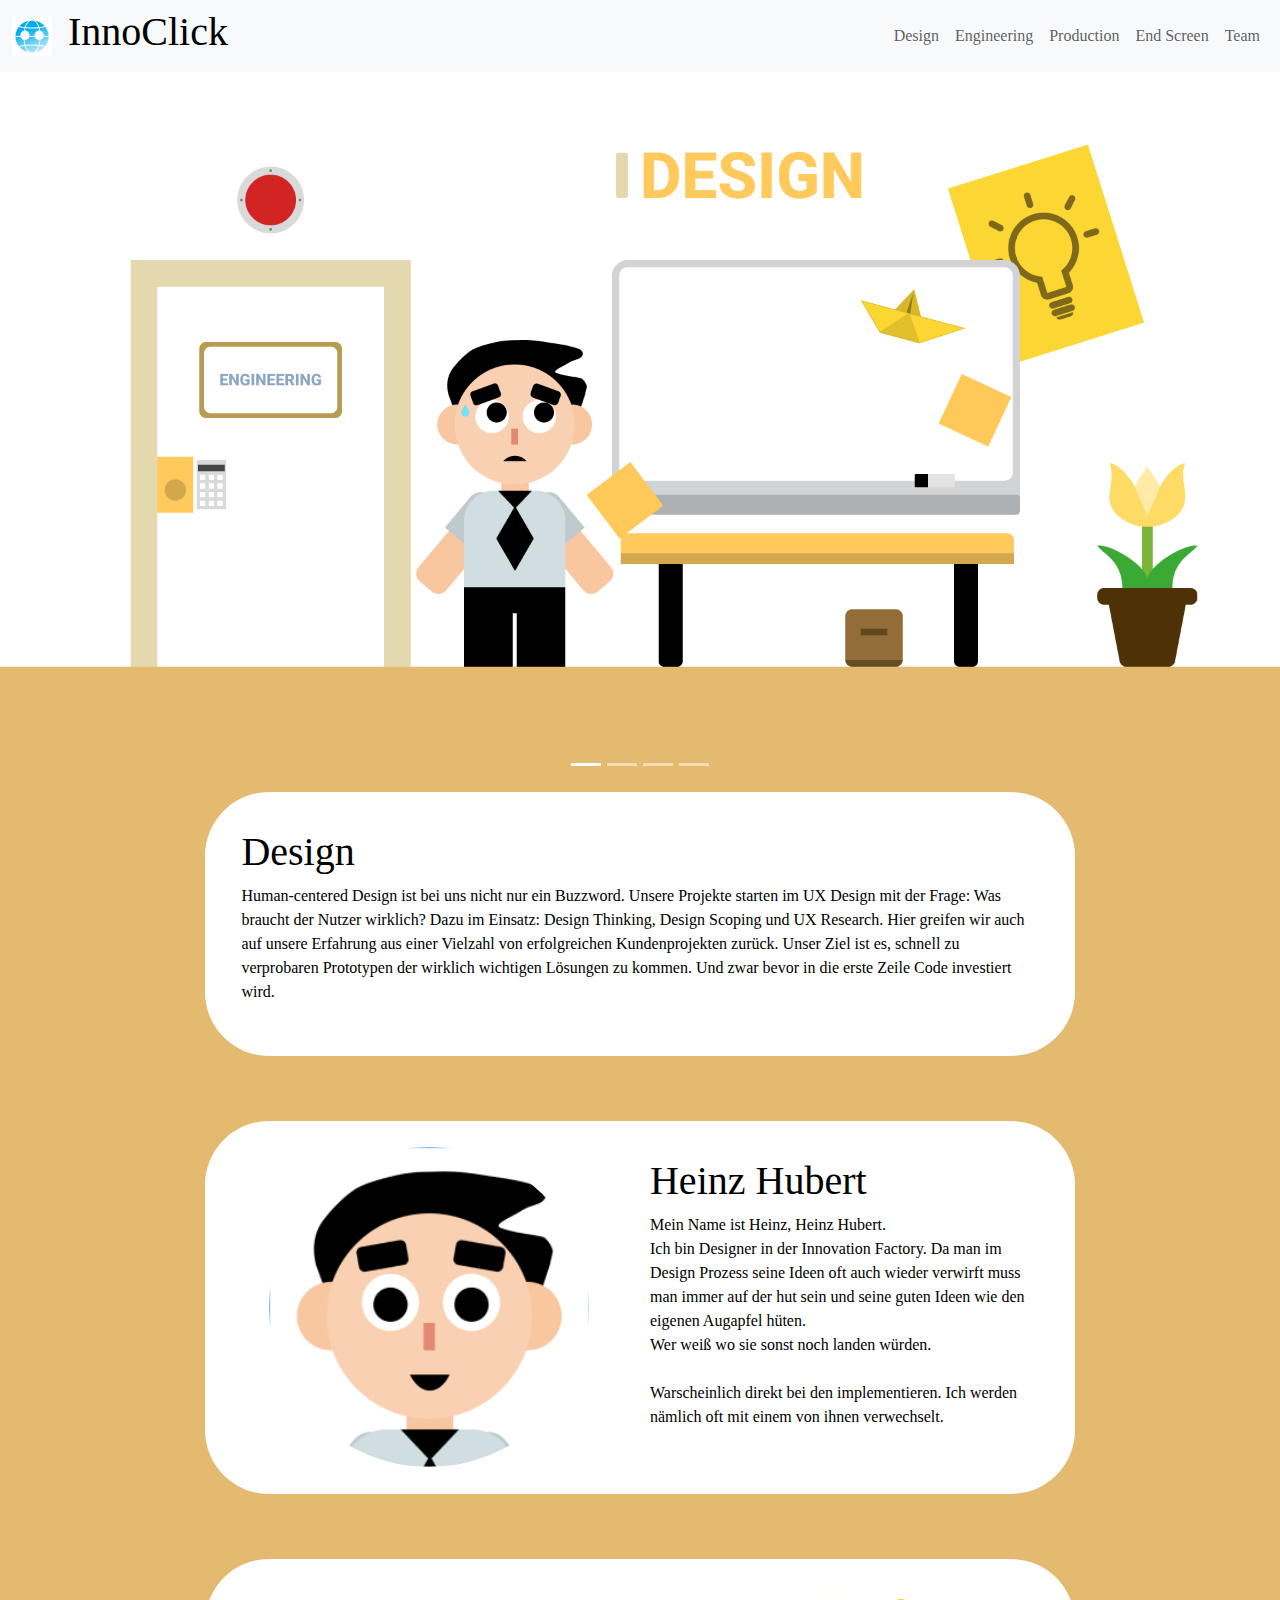
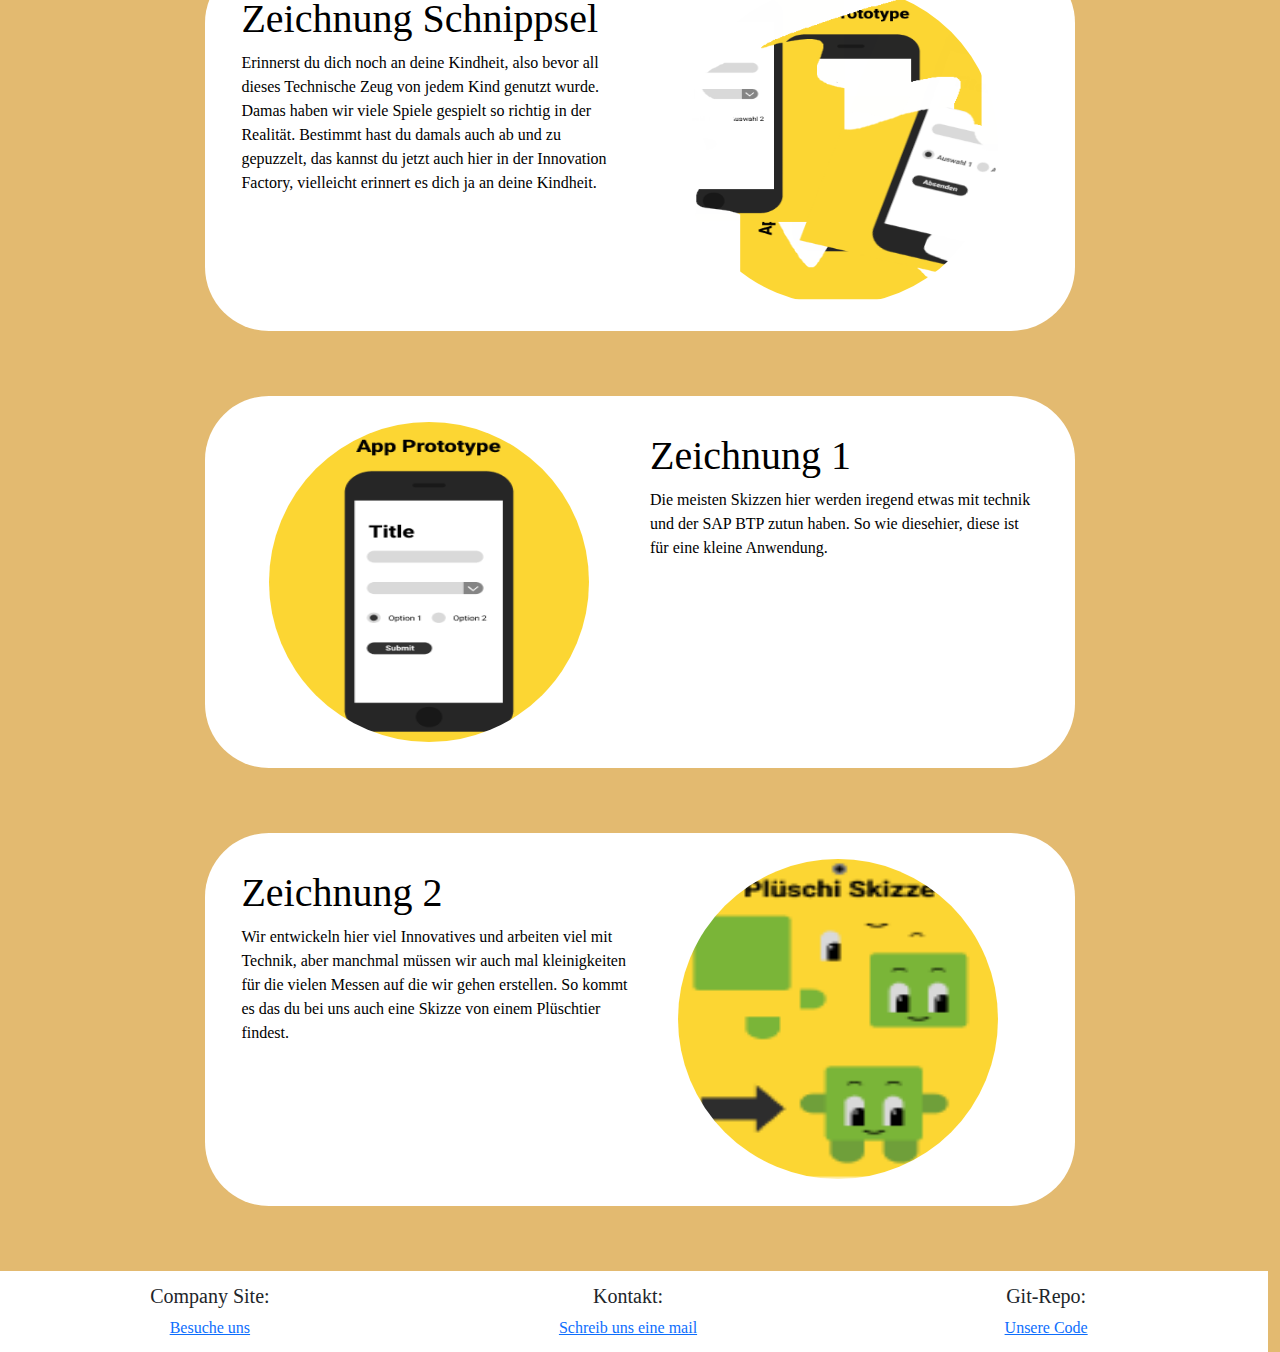
==== sites/design.html @ 1f0bcae9 "Images updated." ====
<!DOCTYPE html>
<html lang="en">
<head>
    <title>Design</title>
    <meta charset="utf-8">
    <meta name="viewport" content="width=device-width, initial-scale=1">
    <link href="https://cdn.jsdelivr.net/npm/bootstrap@5.2.3/dist/css/bootstrap.min.css" rel="stylesheet">
    <script src="https://cdn.jsdelivr.net/npm/bootstrap@5.2.3/dist/js/bootstrap.bundle.min.js"></script>
    <link rel="stylesheet" href="../css/design.css">
    <link rel="stylesheet" href="../css/bubbles.css">
    <link rel="stylesheet" href="../css/nav_bar.css">
    <link rel="stylesheet" href="../css/footer.css">
</head>
<body class="justify-content-center">
<nav class="navbar navbar-expand-sm bg-light sticky-top">
    <div class="container-fluid">
        <a class="navbar-brand" href="javascript:void(0)">
            <img src="../image/nav_bar/logo.png" alt="Logo" style="height:40px;" class="">
        </a>
        <button class="navbar-toggler" type="button" data-bs-toggle="collapse" data-bs-target="#mynavbar">
            <span class="navbar-toggler-icon"></span>
        </button>
        <div class="collapse navbar-collapse" id="mynavbar">
            <div class=" me-auto" style="text-align: center">
                <a class="nav-link" href="../index.html"><h1>InnoClick</h1></a>
            </div>
            <form class="d-flex">
                <ul class="navbar-nav">
                    <li class="nav-item">
                        <a class="nav-link" href="../sites/design.html">Design</a>
                    </li>
                    <li class="nav-item">
                        <a class="nav-link" href="engineering.html">Engineering</a>
                    </li>
                    <li class="nav-item">
                        <a class="nav-link" href="../sites/production.html">Production</a>
                    </li>
                    <li class="nav-item">
                        <a class="nav-link" href="../sites/end_screen.html">End Screen</a>
                    </li>
                    <li class="nav-item">
                        <a class="nav-link" href="../sites/team.html">Team</a>
                    </li>
                </ul>
            </form>
        </div>
    </div>
</nav>
    <div id="demo" class="carousel slide" data-bs-ride="carousel">
        <div class="carousel-indicators">
            <button type="button" data-bs-target="#demo" data-bs-slide-to="0" class="active"></button>
            <button type="button" data-bs-target="#demo" data-bs-slide-to="1"></button>
            <button type="button" data-bs-target="#demo" data-bs-slide-to="2"></button>
            <button type="button" data-bs-target="#demo" data-bs-slide-to="3"></button>
        </div>
        <div class="carousel-inner">
            <div class="carousel-item active">
                <img src="../image/design/wall_1_door_locked_complete.png" alt="Los Angeles" class="d-block" style="width:100%">
            </div>
            <div class="carousel-item">
                <img src="../image/design/wall_2_complete.png" alt="Los Angeles" class="d-block" style="width:100%">
            </div>
            <div class="carousel-item">
                <img src="../image/design/wall_3_complete.png" alt="Los Angeles" class="d-block" style="width:100%">
            </div>
            <div class="carousel-item">
                <img src="../image/design/wall_4_complete.png" alt="Los Angeles" class="d-block" style="width:100%">
            </div>
        </div>
        <button class="carousel-control-prev" type="button" data-bs-target="#demo" data-bs-slide="prev"></button>
        <button class="carousel-control-next" type="button" data-bs-target="#demo" data-bs-slide="next"></button>
    </div>
    <div id="level" class=".container-fluid justify-content-center row">
        <div class="col-sm-8 row  bubble">
            <div class="col-sm-12 text_container">
                <h1>Design</h1>
                <p>Human-centered Design ist bei uns nicht nur ein Buzzword. Unsere Projekte starten im UX Design mit der Frage: Was braucht der Nutzer wirklich? Dazu im Einsatz: Design Thinking, Design Scoping und UX Research. Hier greifen wir auch auf unsere Erfahrung aus einer Vielzahl von erfolgreichen Kundenprojekten zurück. Unser Ziel ist es, schnell zu verprobaren Prototypen der wirklich wichtigen Lösungen zu kommen. Und zwar bevor in die erste Zeile Code investiert wird.</p>
            </div>
        </div>
        <div class="col-sm-8 row bubble">
            <div class="col-sm-6">
                <img src="../image/start/design_character.png" class="image" alt="design_room">
            </div>
            <div class="col-sm-6 text_container">
                <h1>Heinz Hubert</h1>
                <p>Mein Name ist Heinz, Heinz Hubert. <br>
                    Ich bin Designer in der Innovation Factory.
                    Da man im Design Prozess seine Ideen oft auch wieder verwirft muss man immer auf der hut sein und seine guten Ideen wie den eigenen Augapfel hüten.<br>
                    Wer weiß wo sie sonst noch landen würden.<br><br>
                    Warscheinlich direkt bei den implementieren. Ich werden nämlich oft mit einem von ihnen verwechselt.</p>
            </div>
        </div>
        <div class="col-sm-8 row bubble">
            <div class="col-sm-6 text_container">
                <h1>Zeichnung Schnippsel</h1>
                <p>Erinnerst du dich noch an deine Kindheit, also bevor all dieses Technische Zeug von jedem Kind genutzt wurde. Damas haben wir viele Spiele gespielt so richtig in der Realität. Bestimmt hast du damals auch ab und zu gepuzzelt, das kannst du jetzt auch hier in der Innovation Factory, vielleicht erinnert es dich ja an deine Kindheit.</p>
            </div>
            <div class="col-sm-6">
                <img src="../image/design/sketch_1_ripped_in_pieces.png" class="image" alt="engineering_room">
            </div>
        </div>
        <div class="col-sm-8 row bubble">
            <div class="col-sm-6">
                <img src="../image/design/sketch_1.png" class="image" alt="design_room">
            </div>
            <div class="col-sm-6 text_container">
                <h1>Zeichnung 1</h1>
                <p>Die meisten Skizzen hier werden iregend etwas mit technik und der SAP BTP zutun haben. So wie diesehier, diese ist für eine kleine Anwendung.</p>
            </div>
        </div>
        <div class="col-sm-8 row bubble">
            <div class="col-sm-6 text_container">
                <h1>Zeichnung 2</h1>
                <p>Wir entwickeln hier viel Innovatives und arbeiten viel mit Technik, aber manchmal müssen wir auch mal kleinigkeiten für die vielen Messen auf die wir gehen erstellen. So kommt es das du bei uns auch eine Skizze von einem Plüschtier findest.</p>
            </div>
            <div class="col-sm-6">
                <img src="../image/design/sketch_3.png" class="image" alt="engineering_room">
            </div>
        </div>

    </div>
<div class="container-fluid footer_container row justify-content-center" >
    <div class="col-sm-4"><h5>Company Site:</h5><a href="https://websense-sep.github.io/">Besuche uns</a></div>
    <div class="col-sm-4"><h5>Kontakt:</h5><a href="mailto:Websense.sep@gmail.com">Schreib uns eine mail</a></div>
    <div class="col-sm-4"><h5>Git-Repo:</h5><a href="https://github.com/azizarash/SEP_react">Unsere Code</a></div>
</div>
</body>
</html>
---- css/design.css ----
body{
    background-color: #e3ba70;
    font-family: "Comic Sans MS";
}
---- css/bubbles.css ----
.bubble{
    border-radius: 5vw;
    background-color: white;
    color: black;
    margin-bottom: 5%;
    padding:2%;
}

.image {
    border-radius: 50%;
    background-color: white;
    height: 25vw;
    width: 25vw;
    margin-left: 2vw;
    transition: 0.2s;
}
---- css/nav_bar.css ----
.navbar{
    background-color: white;
    font-family: "Comic Sans MS";
    color: black;
}

.navbar_logo {
    width: 4vw;
    height: 3.5vw;
}

.text_container{
    padding: 10px;
}

.image {
    border-radius: 50%;
    background-color: white;
    height: 25vw;
    width: 25vw;
    margin-left: 2vw;
    transition: 0.2s;

}

.image:hover {
    transform: scale(1.1);
}
---- css/footer.css ----
.footer_container{
    height: auto;
    background-color: white;
    padding:1vw;
    text-align: center;
}
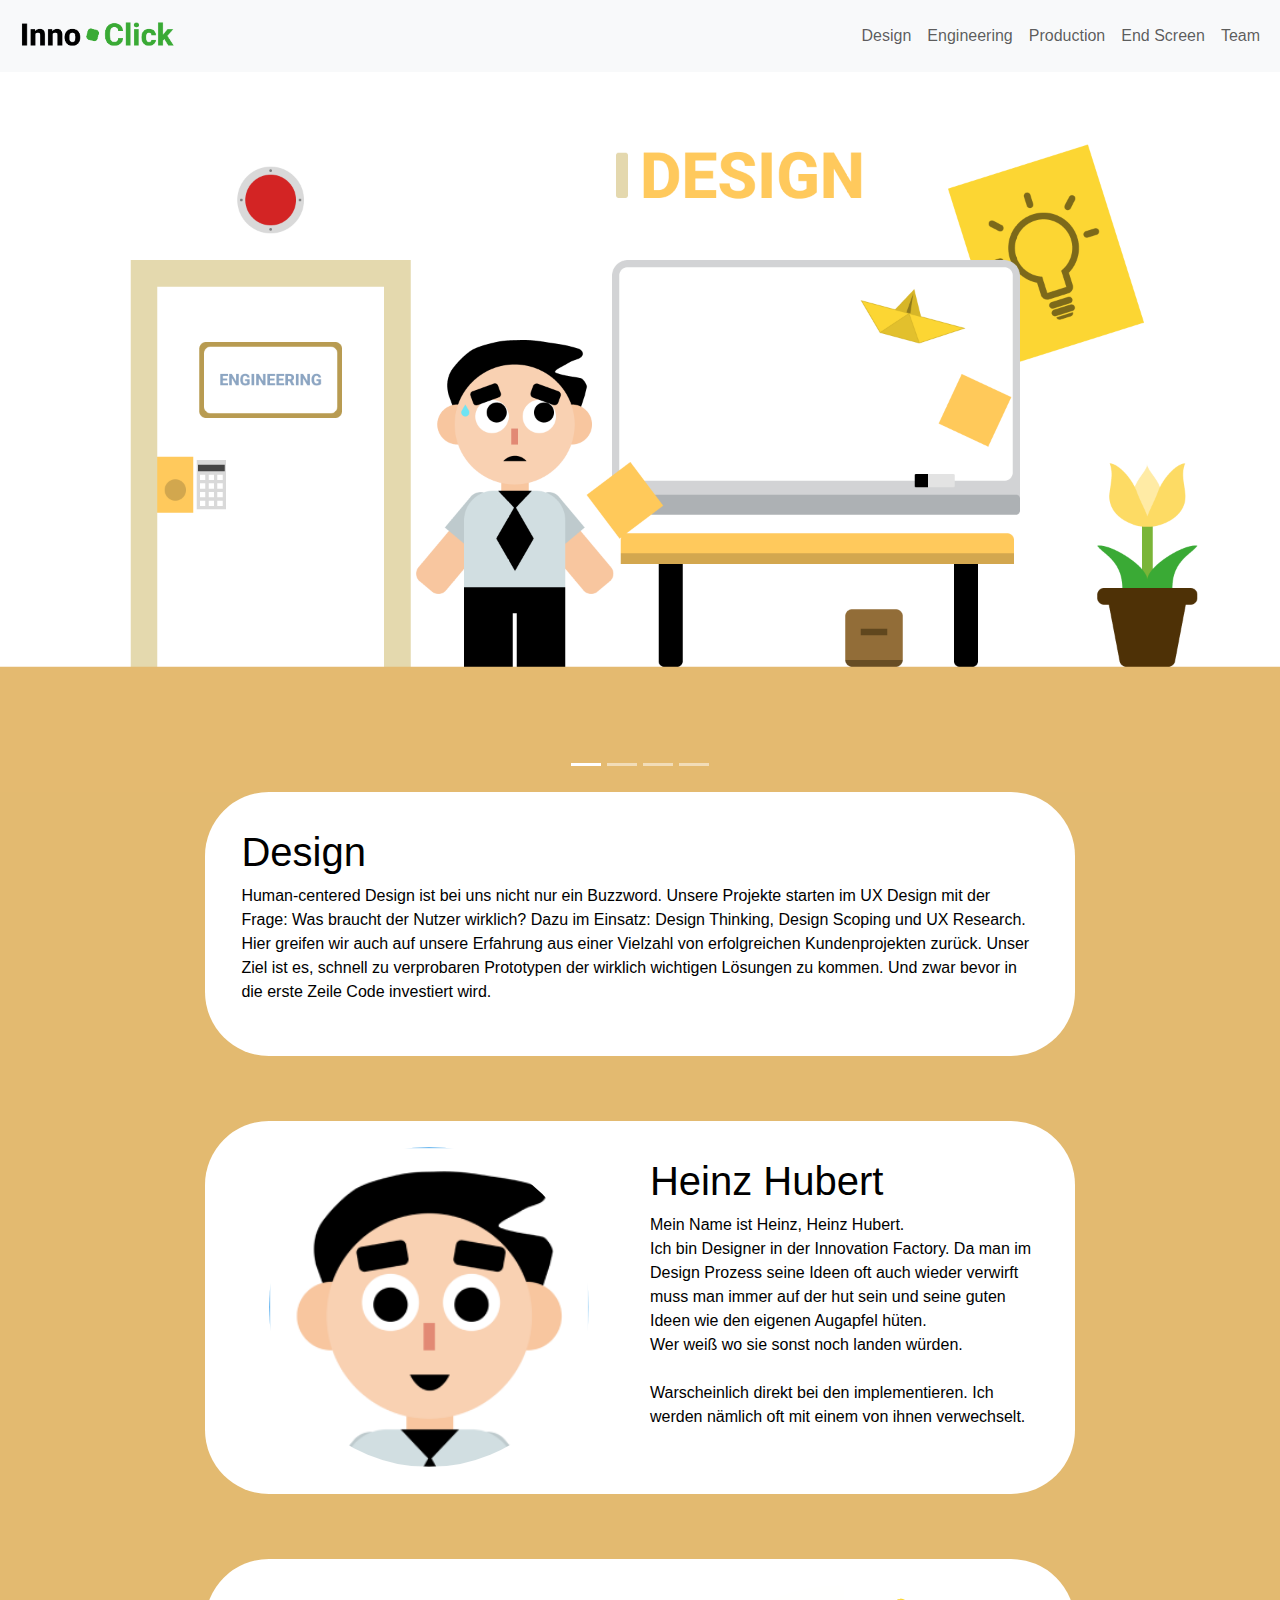
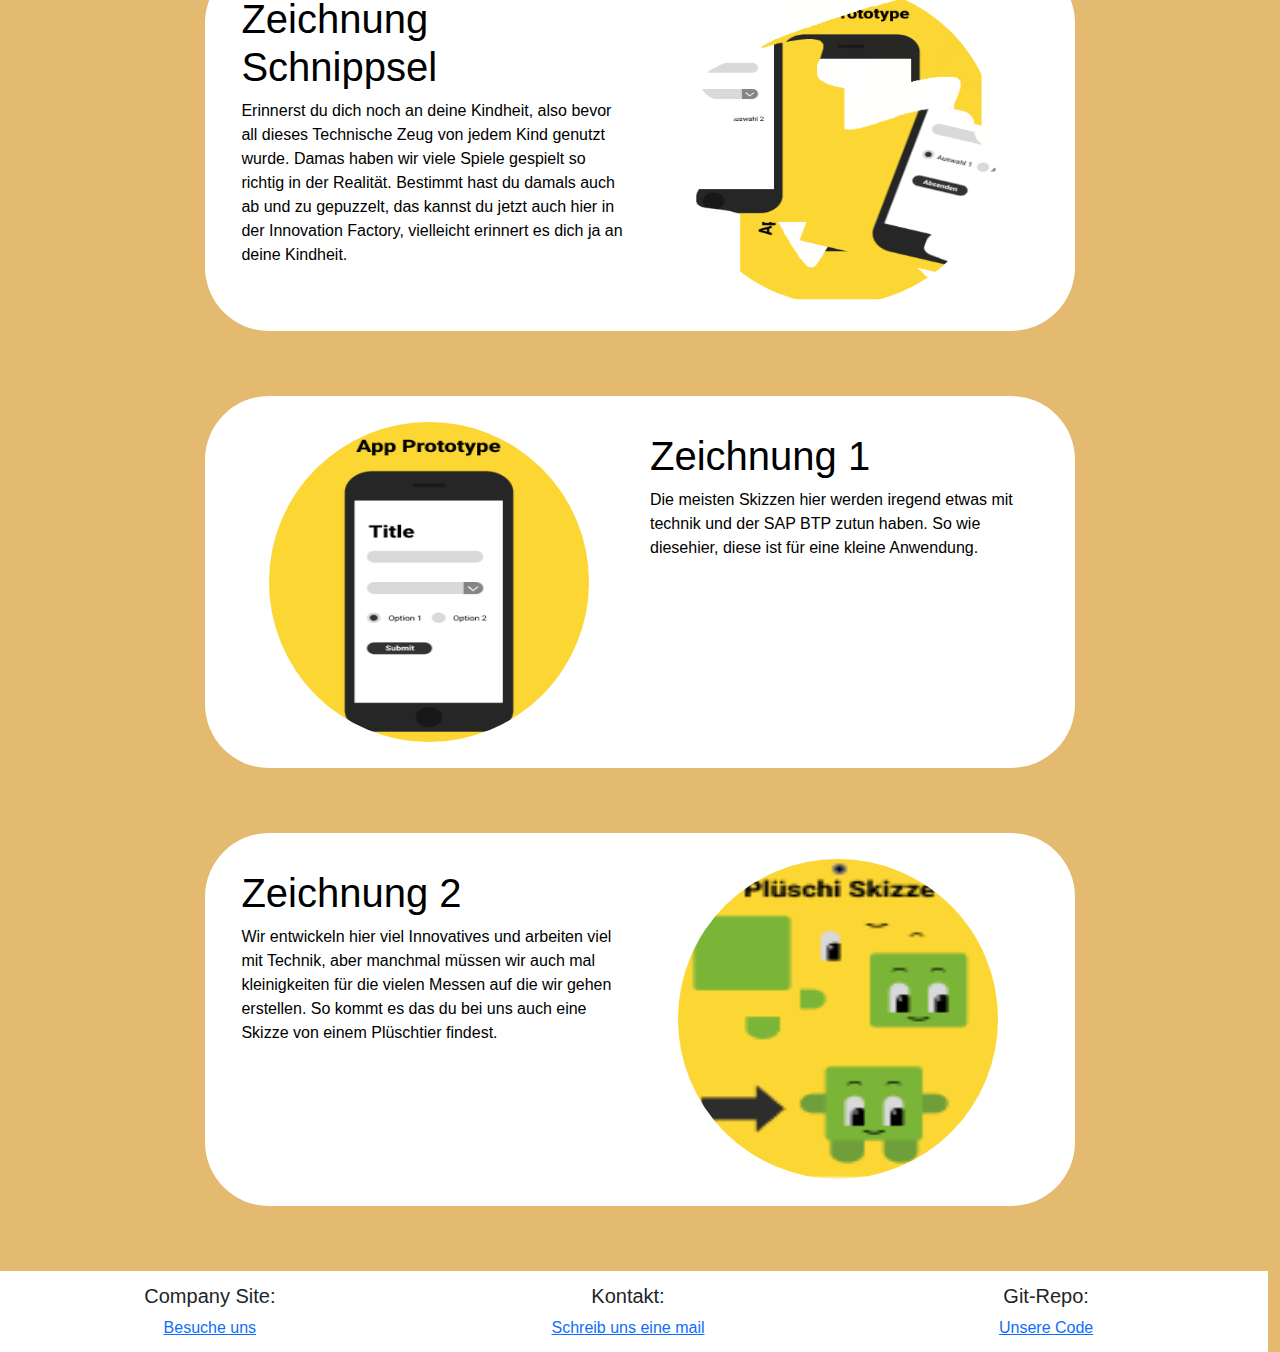
==== commit 4d9c6dd9: "Anpassen der Nav bar" ====
--- a/sites/design.html
+++ b/sites/design.html
@@ -14,15 +14,14 @@
 <body class="justify-content-center">
 <nav class="navbar navbar-expand-sm bg-light sticky-top">
     <div class="container-fluid">
-        <a class="navbar-brand" href="javascript:void(0)">
-            <img src="../image/nav_bar/logo.png" alt="Logo" style="height:40px;" class="">
-        </a>
         <button class="navbar-toggler" type="button" data-bs-toggle="collapse" data-bs-target="#mynavbar">
             <span class="navbar-toggler-icon"></span>
         </button>
         <div class="collapse navbar-collapse" id="mynavbar">
             <div class=" me-auto" style="text-align: center">
-                <a class="nav-link" href="../index.html"><h1>InnoClick</h1></a>
+                <a class="nav-link" href="../index.html">
+                    <h1><img src="../image/nav_bar/logo.png" alt="Logo" style="height:40px;" class=""></h1>
+                </a>
             </div>
             <form class="d-flex">
                 <ul class="navbar-nav">
--- a/css/design.css
+++ b/css/design.css
@@ -1,4 +1,4 @@
 body{
     background-color: #e3ba70;
-    font-family: "Comic Sans MS";
+    font-family: "Arial";
 }--- a/css/nav_bar.css
+++ b/css/nav_bar.css
@@ -1,6 +1,6 @@
 .navbar{
     background-color: white;
-    font-family: "Comic Sans MS";
+    font-family: "Arial";
     color: black;
 }
 
